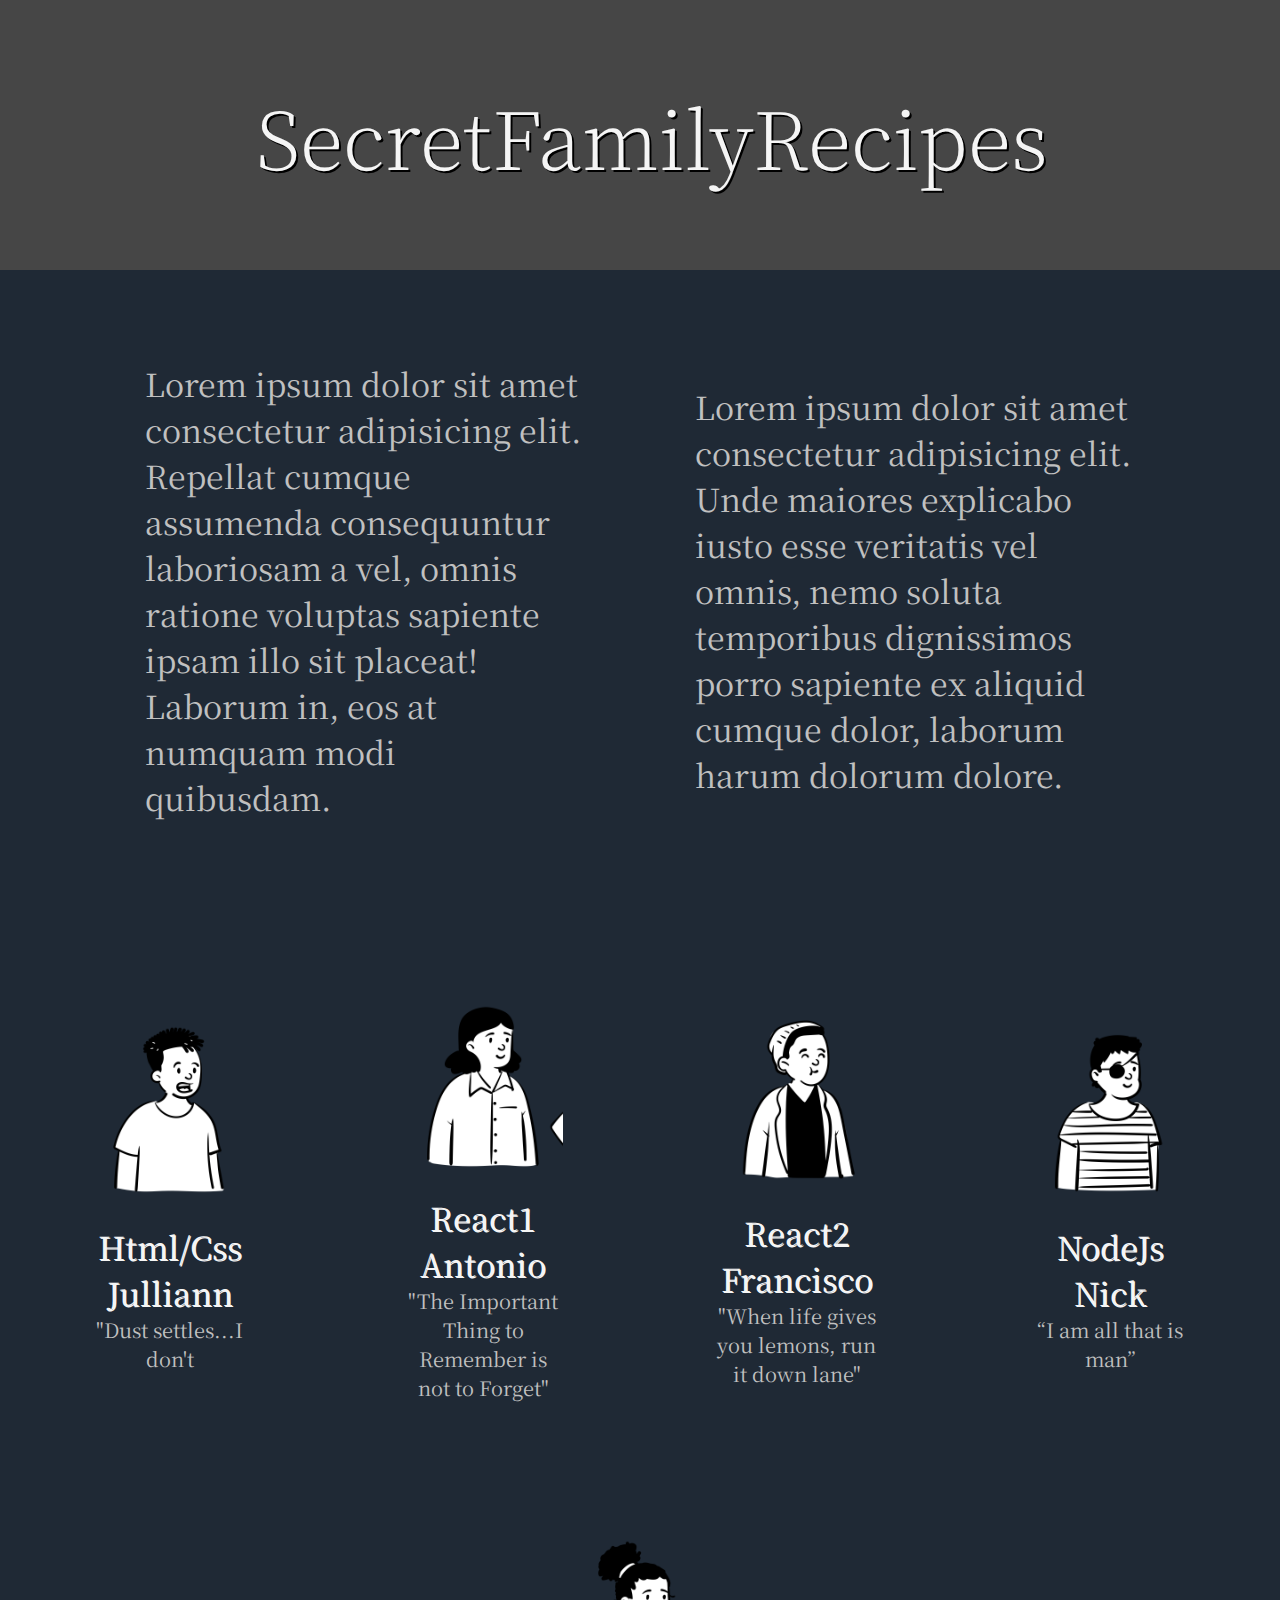
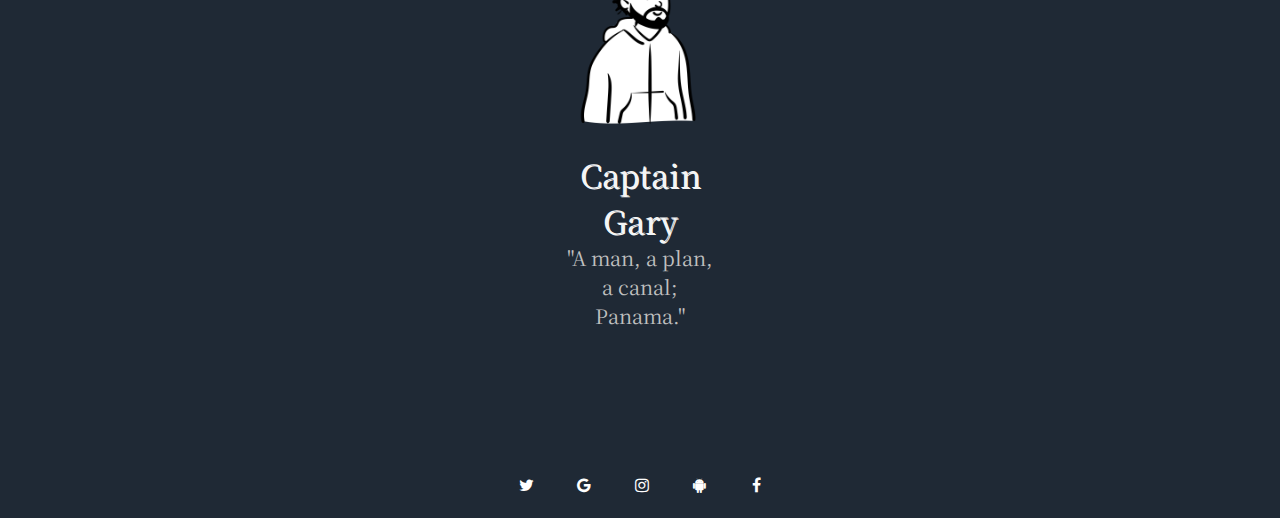
==== aboutUs.html @ 814e02c2 "added about us page, finished mobile responsiveness for site" ====
<!DOCTYPE html>
<html lang="en">
<head>
    <link href="https://fonts.googleapis.com/css2?family=Hind+Siliguri:wght@300;400;500;600;700&family=Noto+Serif+JP:wght@200;300;400;500;600;700;900&family=Open+Sans+Condensed:wght@300;700&display=swap" rel="stylesheet">
    <meta name="viewport" content="width=device-width, initial-scale=1.0, shrink-to-fit=no">
    <meta charset="UTF-8">
    <meta name="viewport" content="width=device-width, initial-scale=1.0">
    <link rel="stylesheet" href="style/index.css">
    <link href="https://fonts.googleapis.com/css2?family=Roboto+Slab:wght@100;900&display=swap" rel="stylesheet">
    <title>About The Team</title>
    <link rel="stylesheet" href="https://cdnjs.cloudflare.com/ajax/libs/font-awesome/4.7.0/css/font-awesome.min.css">
</head>
<body id="aboutUsBody">
    <header>
        <div id="aboutUsHeaderImage">
            <h1 id="landingTags">
                <a href="https://front-end-kappa-two.vercel.app/" class="unhide mainTags" id="login">Secret</a>
                <a href="aboutUs.html" class="unhide mainTags" id="aboutUs">Family</a>
                <a href="recipe.html" class ="mainTags" id="recipeLink">Recipes</a>
            </h1>
        </div>
    </header>
    <main>
        <div class="aboutUsTextContainer">
            <div class="paragraphContainer">
                <p>Lorem ipsum dolor sit amet consectetur adipisicing elit. Repellat cumque assumenda consequuntur laboriosam a vel, omnis ratione voluptas sapiente ipsam illo sit placeat! Laborum in, eos at numquam modi quibusdam.</p>
            </div>
            <div class="paragraphContainer">
                <p>Lorem ipsum dolor sit amet consectetur adipisicing elit. Unde maiores explicabo iusto esse veritatis vel omnis, nemo soluta temporibus dignissimos porro sapiente ex aliquid cumque dolor, laborum harum dolorum dolore.</p>
            </div>              
        </div>        
        <div class="teamContainer">
            <div class="individualContainer">
                <img src="style/Resources/peeps/Me.png"/>
                <div class="caption">
                    <h2>Html/Css Julliann</h2>
                    <figcaption>"Dust settles...I don't</figcaption>
                </div>
                
            </div>
            <div class="individualContainer">
                <img src="style/Resources/peeps/Antonio.png"/>
                <div class="caption">
                    <h2>React1 Antonio</h2>
                    <figcaption>"The Important Thing to Remember is not to Forget"</figcaption>
                </div>
            </div>

            <div class="individualContainer">
                <img src="style/Resources/peeps/Francisco.png"/>
                <div class="caption">
                    <h2>React2 Francisco</h2>
                    <figcaption>"When life gives you lemons, run it down lane"</figcaption>
                </div>
            </div>
                
            <div class="individualContainer">
                <img src="style/Resources/peeps/Nick.png"/>
                <div class="caption">
                    <h2>NodeJs Nick</h2>
                    <figcaption>“I am all that is man”</figcaption>
                </div>
            </div>                
            <div class="individualContainer">
                <img src="style/Resources/peeps/Gary.png"/>
                <div class="caption">
                    <h2>Captain Gary</h2>
                    <figcaption>"A man, a plan, a canal; Panama."</figcaption>
                    <figcaption id="garyGenius">Gary Porter is a Genius</figcaption>
                </div>
            </div>
                
        </div>        
    </main>
    <footer id="aboutUsFooter">
        <div class="footerContainer">
            <nav >
                <a href="#" class="fa fa-twitter"></a>
                <a href="#" class="fa fa-google"></a>
                <a href="#" class="fa fa-instagram"></a>
                <a href="#" class="fa fa-android"></a>
                <a href="#" class="fa fa-facebook"></a>
            </nav>
        </div>        
    </footer>    
</body>
</html>
---- style/index.css ----
/*color pallette
dark> light
#1D2323
#5C848E
#DECDC3
#E0E0EC EOEOEC
*/


/*CSS RESET RIGHT HERE*/
tml, body, div, span, applet, object, iframe,  
h1, h2, h3, h4, h5, h6, p, blockquote, pre,  
a, abbr, acronym, address, big, cite, code,  
del, dfn, em, img, ins, kbd, q, s, samp,  
small, strike, strong, sub, sup, tt, var,  
b, u, i, center,  
dl, dt, dd, ol, ul, li,  
fieldset, form, label, legend,  
table, caption, tbody, tfoot, thead, tr, th, td,  
article, aside, canvas, details, embed,  
figure, figcaption, footer, header, hgroup,  
menu, nav, output, ruby, section, summary,  
time, mark, audio, video {  
margin: 0;  
padding: 0;  
font-size: 62.5%;  
font: inherit;  
vertical-align: baseline;  
box-sizing:border-box ;
max-width: 100%; 
/* border: 1px solid grey; */
/* font-family: 'Open Sans Condensed', sans-serif; */
font-family: 'Noto Serif JP', serif;
/* font-family: 'Roboto Slab', serif;   */
/* font-family: 'Hind Siliguri', sans-serif; */
}
/*Landing page specific styles*/
#homepage{
    background-image: url("https://images.unsplash.com/photo-1591601392196-dd6afe757012?ixlib=rb-1.2.1&ixid=eyJhcHBfaWQiOjEyMDd9&auto=format&fit=crop&w=1350&q=80");
    background-repeat: no-repeat;
    background-position: center center;
    background-attachment: fixed;
    background-size: cover;
    background-color: #464646;
}

#landing-image{
    width:100%;
    height:100%;
    display:flex;
    justify-content: center;
    align-items: center;  
    padding:20px;
}

main#indexHomePage{
    width:auto;
    height:88vh;
}

#landing-image h1{
    font-size: 5rem;     
    color: whitesmoke;
    display:flex;
    width:80%;
    align-items: center;
    justify-content: space-evenly;
}

#landing-image h1 a{
    text-decoration: none;
    color: whitesmoke;
    font-weight: 100;
}

.unhide:hover{
    font-size:0;
}

h1 #login:hover:after{
    content: 'Log In';
    font-size:6.5rem;
    text-shadow:5px 5px 10px dodgerblue ;    
    font-weight: 700;
    color: whitesmoke;
}

h1 #aboutUs:hover:after{
    content: 'About Us';
    font-size: 5.5rem;
    text-shadow:5px 5px 10px dodgerblue ;
    color: whitesmoke;
    font-weight: 700;      
}

h1 #recipeLink:hover{
    font-size:6.5rem;
    text-shadow:5px 5px 10px dodgerblue;
    color: whitesmoke;
    font-weight: 700;
}

/* FOOTER STYLING*/
.footerContainer{
    display:flex;
    justify-content: flex-end;
    align-items: center;      
}


/* Recipe Page styles */
header{
  width:100%;
}
#recipeImage{
    background-image:url("./Resources/recipeHeader.jpg");
    background-repeat: no-repeat;    
    background-size:cover;      
    background-color: #372A27;
    width:100vw;
    height: 30vh;
    padding: 10%;
    display:flex;
    justify-content: flex-end;
    align-items: center;
    
}


#recipenavbar{
  color:whitesmoke;
  font-size: 2.5rem;
  font-weight:500;
  text-shadow:5px 5px 10px black; ;
}

#recipenavbar a{
  text-decoration: none;
  color: whitesmoke;
  text-shadow: 2px 2px black;
}

#recipenavbar a:hover{
  font-size:4rem;
  text-shadow:5px 5px 10px dodgerblue;
  color: whitesmoke;
  font-weight: 700;

}

#recipePage{
  background-color: #372A27;
}

main{
  width:100%;  
  
}

.main-container{
  display:flex;
  flex-direction: column;
  align-items: center;
  justify-content: space-evenly;
  width:100%;
  background-color: #1F2935;
  
}

.recipecontainer{
  display:flex;
  width:70%;
  height:30vh;
  margin: 1%;
  
  
}

.imageRecipeContainer{
  width:40%;
  height:auto;
  box-shadow: 5px 10px 18px #E0E0E0;
  
}
.imageRecipeContainer img{
  height:100%;
  width:100%;
  object-fit: cover;
  object-position: center;  
}

.textcontainer{
  background-color:#E0E0E0;
  width:60%;
  display:flex;
  flex-direction: column;
  justify-content: center;
  align-items: baseline;
  padding:0 2%;  
}

.subtitles{
  font-size:3rem;
  margin-bottom:1%;
  font-weight: 600;
  color:#414143;
  
}

.recipeText{
  font-size:1.5rem;
  font-weight: 400;
  color:#414143;
  text-align:justify;
}

.recipeFooter{
  display:flex;
  justify-content: center;
  align-items: center;
  background-color: #1F2935;
}

#lunchMeal{
  width: 65%;
}



/*Start of About us styling */
#aboutUsBody{
  background-color: #1F2935;
}
#aboutUsHeaderImage{
  background-image: url("https://images.unsplash.com/photo-1447078806655-40579c2520d6?ixlib=rb-1.2.1&ixid=eyJhcHBfaWQiOjEyMDd9&auto=format&fit=crop&w=1350&q=80");
  background-repeat: no-repeat;
  background-position: bottom;
  background-position-y: 120%;
  background-attachment: fixed;
  background-size: cover;
  background-color: #464646;
  width:100%;
  height:30vh;
  display:flex;
  justify-content: center;
  align-items: center;
}

#aboutUsHeaderImage h1{
  font-size: 5rem;     
  color: whitesmoke;
  display:flex;
  width:60%;
  align-items: center;
  justify-content: space-evenly;
  text-shadow: 2px 2px black;
}

#aboutUsHeaderImage h1 a{
  text-decoration: none;
  color: whitesmoke;
  font-weight: 100;
}

.paragraphContainer , .teamContainer, .aboutUsTextContainer{
  background-color: #1F2935;
}

.aboutUsTextContainer{
  display:flex;
  width:100%;
  justify-content: space-around;
  align-items: center;
  padding:7% 7%;
}

.paragraphContainer{
  width:40%;  
}

.paragraphContainer p{
  font-size:2rem;
  color:#C0C0C0;
  
}
.teamContainer{
  display:flex;
  flex-wrap:wrap;
  justify-content: space-evenly;
  align-items: center;
  width:100%;
  height:auto;
}

.individualContainer {
  width: 12.5%;
  margin:5%;
  height:auto;    
}

.caption{
  text-align: center;
  color:#C0C0C0; 
  
}
.caption h2{
  font-size: 2rem;
  text-shadow: 1px 1px;
  color:whitesmoke;  
}

.caption figcaption{
  font-size: 1.25rem;
}

#garyGenius{
  color:#1F2935;
}

#aboutUsFooter{
  background-color:#1F2935;
}

.footerContainer{
  display:flex;
  align-items: center;
  justify-content: center;
}

/*SOCIAL MEDIA STYLING */
.fa {
    padding: 20px;
    font-size: 30px;
    width: 50px;
    text-align: center;
    text-decoration: none;
    margin: 5px 2px;
  }
  
  .fa:hover {
      opacity: 0.7;
  }

  .fa-facebook {
    background: none;
    color: white;
  }
 
  .fa-twitter {
    background: none;
    color: white;
  }
  
  .fa-google {
    background: none;
    color: white;
  }
  
  .fa-linkedin {
    background: none;
    color: white;
  }
  .fa-android {
    background:none;
    color: white;
  }
  .fa-instagram {
    background: none;
    color: white;
  }
  

  @media screen and (max-width: 500px) {
    /*Media Query for Home Page*/
       #landingTags{
         display:flex;
         flex-direction: column;
         align-items: center;
         justify-content: space-around;
         margin-top:13%;
       }

       #landing-image h1 a{
         font-weight: 900;
         text-shadow: 5px 5px 10px black;
         color:#E8E8E8;
       }
       
       .mainTags{
         font-size:3rem;
         line-height: 5rem;
         
       }

       .footerContainer{
         display:flex;
         justify-content: center;
         align-items: center;
       }

    

       h1 #aboutUs:hover:after{
        content: 'About Us';
        font-size: 4rem;
        text-shadow:5px 5px 10px dodgerblue ;        
        font-weight: 900;
          
    }
    h1 #login:hover:after{
      content: 'Log In';
      font-size:4.5rem;
      text-shadow:5px 5px 10px dodgerblue ;      
      font-weight: 900;
  }

    #recipePage{
      width:auto;
      height:100%;
    }

    #recipeImage{
      display: flex;
      align-items: center;
      justify-content: center;
    }

    #recipenavbar{
      display:flex;
      flex-direction: column;      
      justify-content: space-evenly;
      align-items: center; 
      height: 30vh;    
    }

    #recipenavbar a{
      font-size:2rem;      
    }

    .main-container{
      display:flex;
      flex-direction: column;
      flex-wrap:wrap;
      justify-content: center;
      align-items: center;
      width: 100%;
      height: auto;
      background-color: #1F2935;
    }

    .recipecontainer{
      display: flex;
      flex-direction: column;
      align-items: center;
      height:auto;
      width: 80%;
    }

    .subtitles{
      font-size: 2rem;
    }

    .recipeText{
      font-size:1rem;
      
    }

    .imageRecipeContainer,#lunchMeal{
      order: -1;
      height:auto;
      width:100%;
      box-shadow: 5px 10px 18px #E0E0E0;
      height: 50%;
    }

    .subtitles{
      align-self: center;
      color:white;
    }

    .recipeText{
      color:whitesmoke;
      text-align: justify;
    }

    .textcontainer{
      background-color:#1F2935;
      height:50%;
      width:100%;
      margin:3% 2%;
    }

    /* Start of About us Page media Query*/

    h1 #login:hover:after{
      content: 'Log In';
      font-size:4rem;
      text-shadow:5px 5px 10px dodgerblue ;    
      font-weight: 700;
      color: whitesmoke;
  }
  
  h1 #aboutUs:hover:after{
      content: 'About Us';
      font-size: 3rem;
      text-shadow:5px 5px 10px dodgerblue ;
      color: whitesmoke;
      font-weight: 700;      
  }
  
  h1 #recipeLink:hover{
      font-size:4rem;
      text-shadow:5px 5px 10px dodgerblue;
      color: whitesmoke;
      font-weight: 700;
  }

  .aboutUsTextContainer{
    display:flex;
    flex-direction: column;
    justify-content: center;
    align-items: center;
    width:100%;    
  }

  .paragraphContainer{
    width: 100%;
    margin:5%
  }
  .paragraphContainer p{
    font-size:1rem;
    color:whitesmoke;
    text-shadow: 1px 1px black;
  }

  .individualContainer{
    width:50%;
  }

  .teamContainer{
    display:flex;
    flex-direction: column;
    align-items: center;
    justify-content: center;
  }




  }
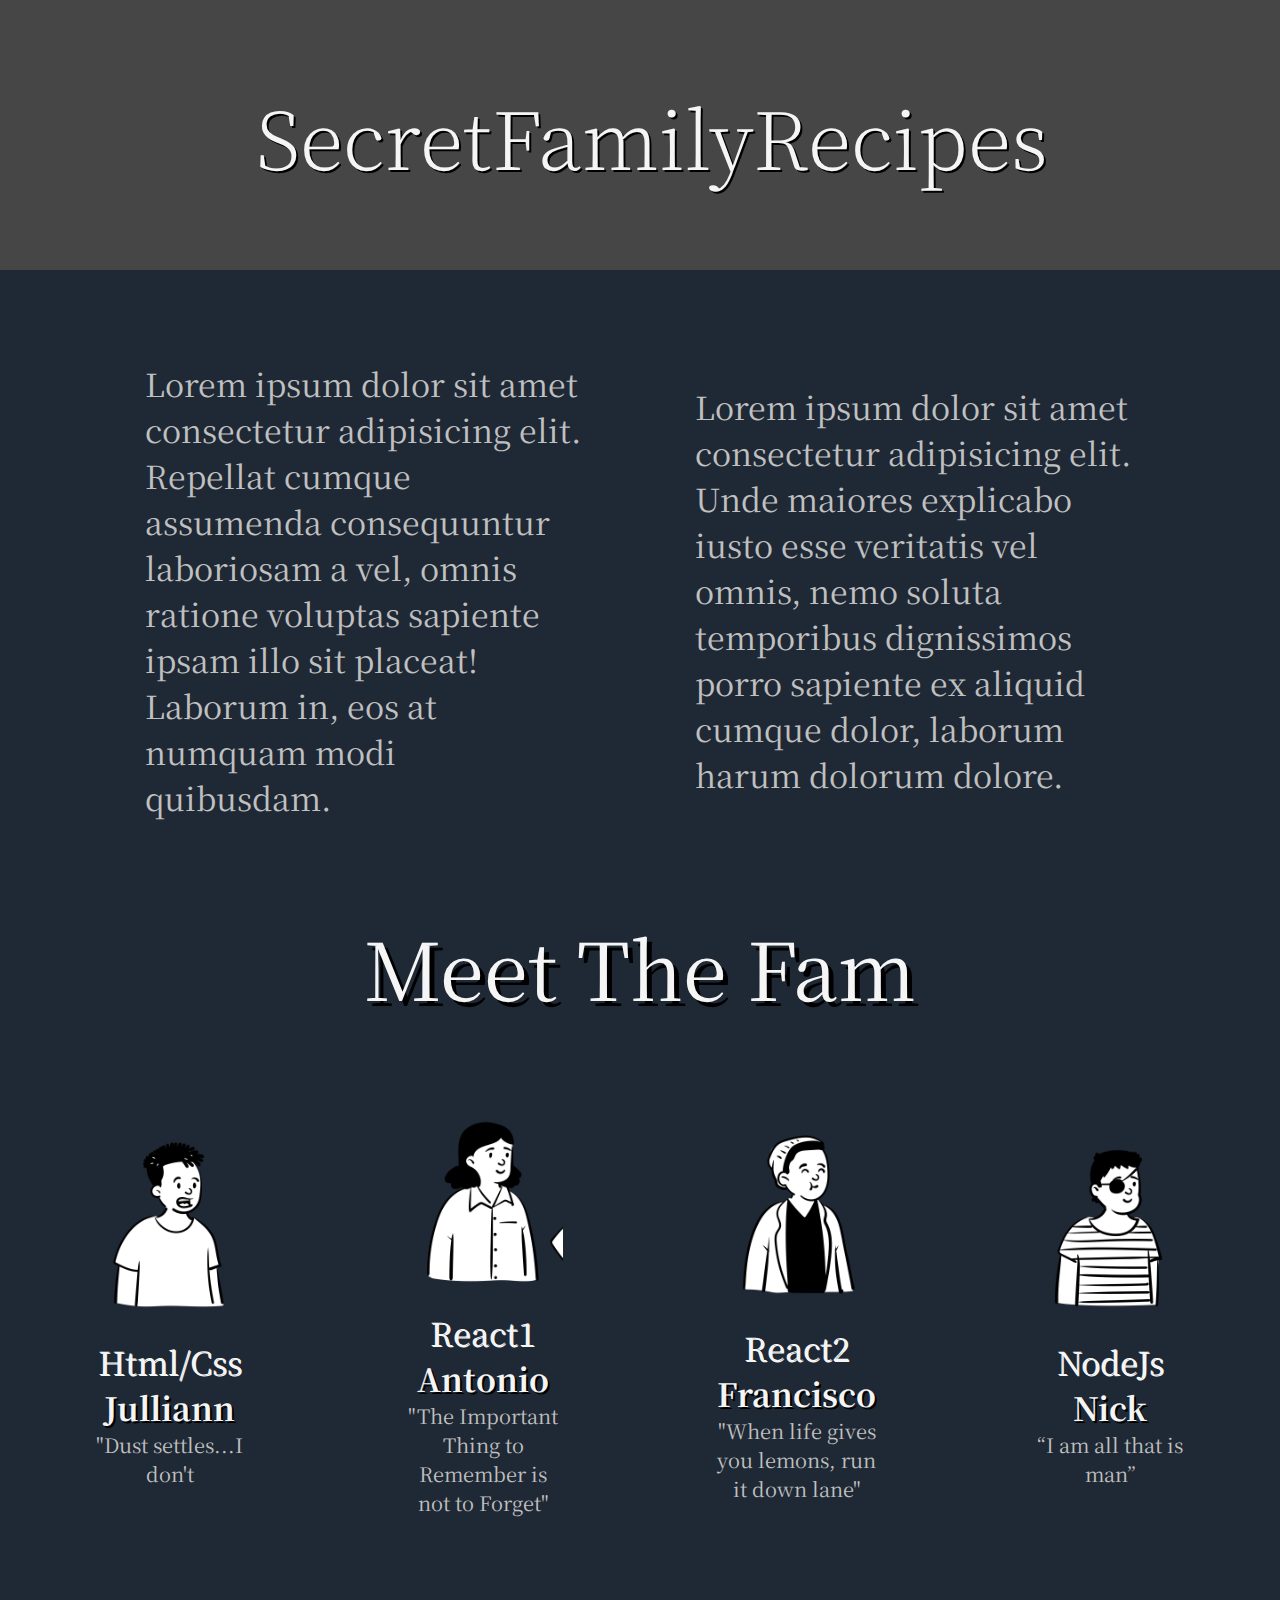
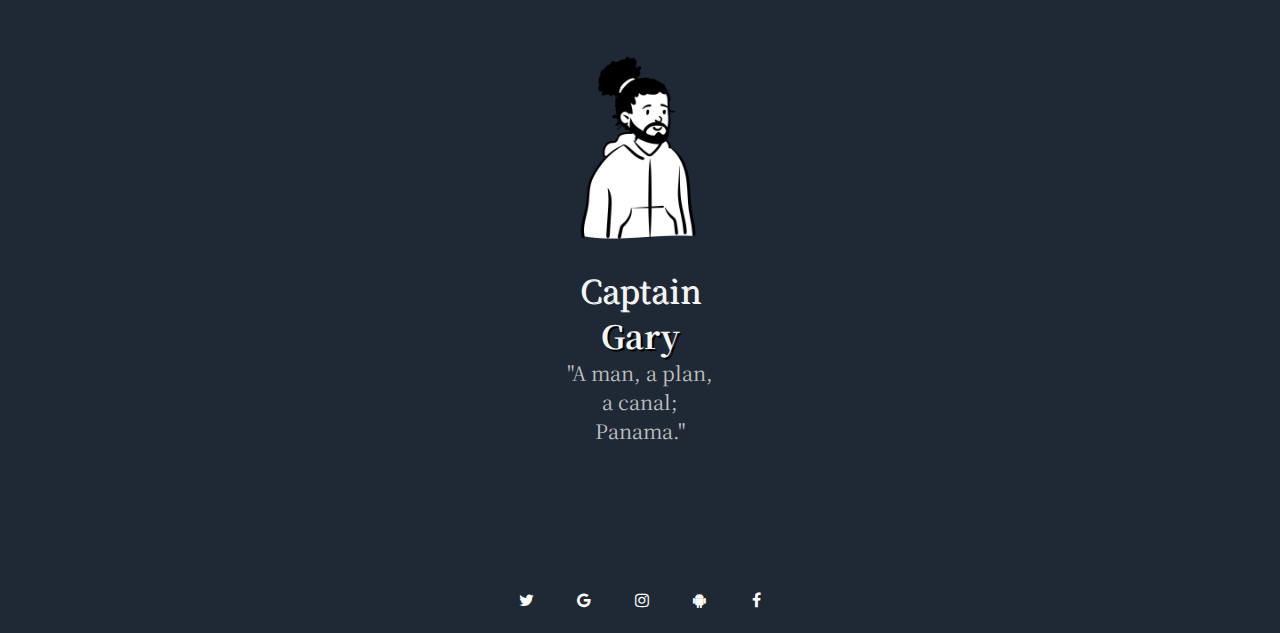
==== commit 3bd696e7: "finalized 500px media query" ====
--- a/aboutUs.html
+++ b/aboutUs.html
@@ -15,7 +15,7 @@
         <div id="aboutUsHeaderImage">
             <h1 id="landingTags">
                 <a href="https://front-end-kappa-two.vercel.app/" class="unhide mainTags" id="login">Secret</a>
-                <a href="aboutUs.html" class="unhide mainTags" id="aboutUs">Family</a>
+                <a href="index.html" class="unhide mainTags" id="aboutUsPage">Family</a>
                 <a href="recipe.html" class ="mainTags" id="recipeLink">Recipes</a>
             </h1>
         </div>
@@ -28,48 +28,50 @@
             <div class="paragraphContainer">
                 <p>Lorem ipsum dolor sit amet consectetur adipisicing elit. Unde maiores explicabo iusto esse veritatis vel omnis, nemo soluta temporibus dignissimos porro sapiente ex aliquid cumque dolor, laborum harum dolorum dolore.</p>
             </div>              
+        </div>
+        <div id="famContainer">
+            <h2 id="famTitle">Meet The Fam</h2>
         </div>        
         <div class="teamContainer">
             <div class="individualContainer">
-                <img src="style/Resources/peeps/Me.png"/>
+                <img src="style/Resources/peeps/Me.png" alt="comic style drawing of a guy with short hair in a plain white tee"/>
                 <div class="caption">
-                    <h2>Html/Css Julliann</h2>
+                    <h2>Html/Css <span class="nameHighlight">Julliann</span></h2>
                     <figcaption>"Dust settles...I don't</figcaption>
                 </div>
                 
             </div>
             <div class="individualContainer">
-                <img src="style/Resources/peeps/Antonio.png"/>
+                <img src="style/Resources/peeps/Antonio.png" alt="comic style drawing long hair guy with a buttoned down shirt"/>
                 <div class="caption">
-                    <h2>React1 Antonio</h2>
+                    <h2>React1 <span class="nameHighlight">Antonio</span></h2>
                     <figcaption>"The Important Thing to Remember is not to Forget"</figcaption>
                 </div>
             </div>
 
             <div class="individualContainer">
-                <img src="style/Resources/peeps/Francisco.png"/>
+                <img src="style/Resources/peeps/Francisco.png" alt="comic style drawing of a guy with a bonnet"/>
                 <div class="caption">
-                    <h2>React2 Francisco</h2>
+                    <h2>React2 <span class="nameHighlight">Francisco</span></h2>
                     <figcaption>"When life gives you lemons, run it down lane"</figcaption>
                 </div>
             </div>
                 
             <div class="individualContainer">
-                <img src="style/Resources/peeps/Nick.png"/>
+                <img src="style/Resources/peeps/Nick.png" alt="comic style drawing of a guy with an eyepatch"/>
                 <div class="caption">
-                    <h2>NodeJs Nick</h2>
+                    <h2>NodeJs <span class="nameHighlight">Nick</span></h2>
                     <figcaption>“I am all that is man”</figcaption>
                 </div>
             </div>                
             <div class="individualContainer">
-                <img src="style/Resources/peeps/Gary.png"/>
+                <img src="style/Resources/peeps/Gary.png" alt="comic style drawing of a guy with a beard long hair and a hoodie"/>
                 <div class="caption">
-                    <h2>Captain Gary</h2>
+                    <h2>Captain <span class="nameHighlight">Gary</span></h2>
                     <figcaption>"A man, a plan, a canal; Panama."</figcaption>
                     <figcaption id="garyGenius">Gary Porter is a Genius</figcaption>
                 </div>
-            </div>
-                
+            </div>                
         </div>        
     </main>
     <footer id="aboutUsFooter">
--- a/style/index.css
+++ b/style/index.css
@@ -327,6 +327,31 @@
   justify-content: center;
 }
 
+#famContainer{
+  display:flex;
+  justify-content: center;
+  align-items: center;
+  width:100%;
+
+}
+
+#famTitle{
+  font-size: 5rem;
+  color:whitesmoke;
+  text-shadow: 5px 5px black;
+}
+
+.nameHighlight{
+  font-weight: 700;
+  text-shadow: 2px 2px black;
+}
+h1 #aboutUsPage:hover:after{
+  content: 'Home';
+  font-size: 5.5rem;
+  text-shadow:5px 5px 10px dodgerblue ;
+  color: whitesmoke;
+  font-weight: 700;      
+}
 /*SOCIAL MEDIA STYLING */
 .fa {
     padding: 20px;
@@ -465,6 +490,13 @@
       
     }
 
+    #titlecontainer{
+      width:100%;
+      display:flex;
+      justify-content: center;
+      align-items: center;
+    }
+
     .imageRecipeContainer,#lunchMeal{
       order: -1;
       height:auto;
@@ -490,6 +522,11 @@
       margin:3% 2%;
     }
 
+   
+
+
+ 
+
     /* Start of About us Page media Query*/
 
     h1 #login:hover:after{
@@ -544,7 +581,11 @@
     justify-content: center;
   }
 
-
+  #famTitle{
+    font-size: 3rem;
+    color:whitesmoke;
+    text-shadow: 5px 5px black;
+  }
 
 
   }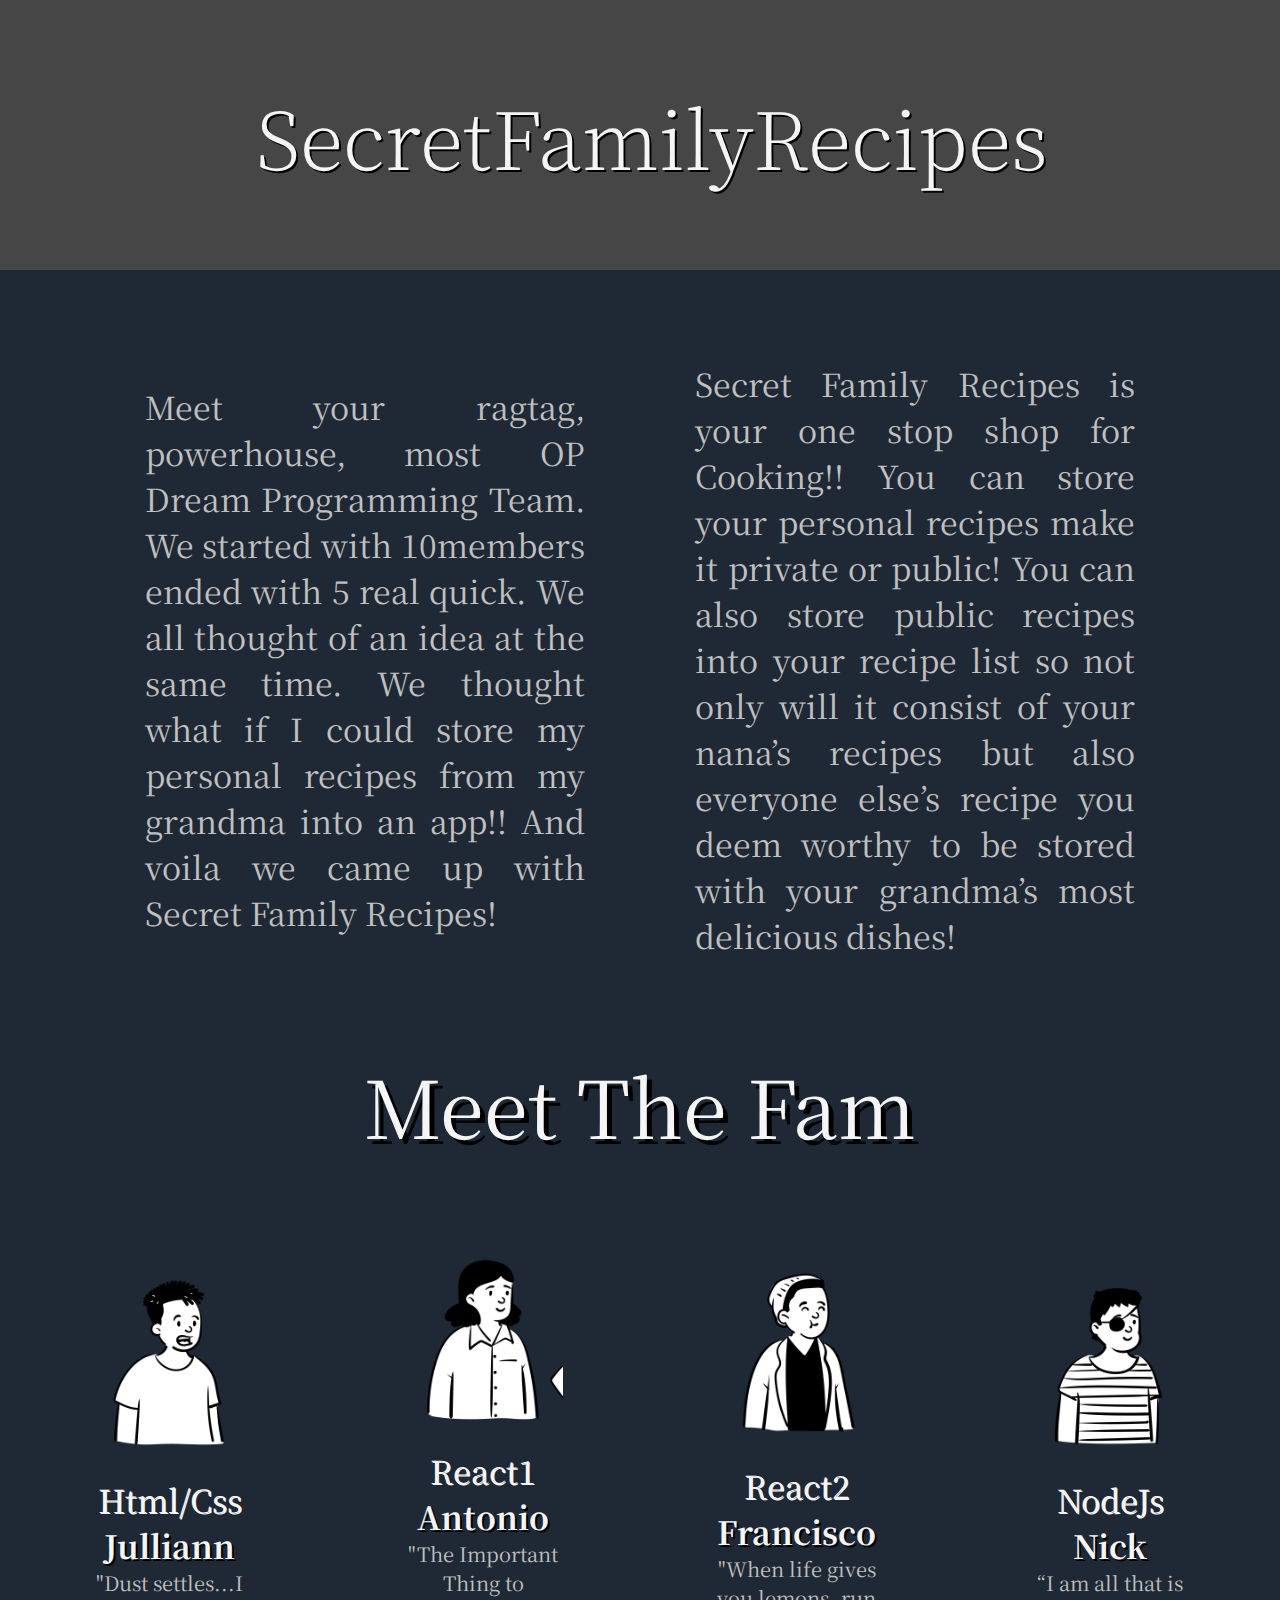
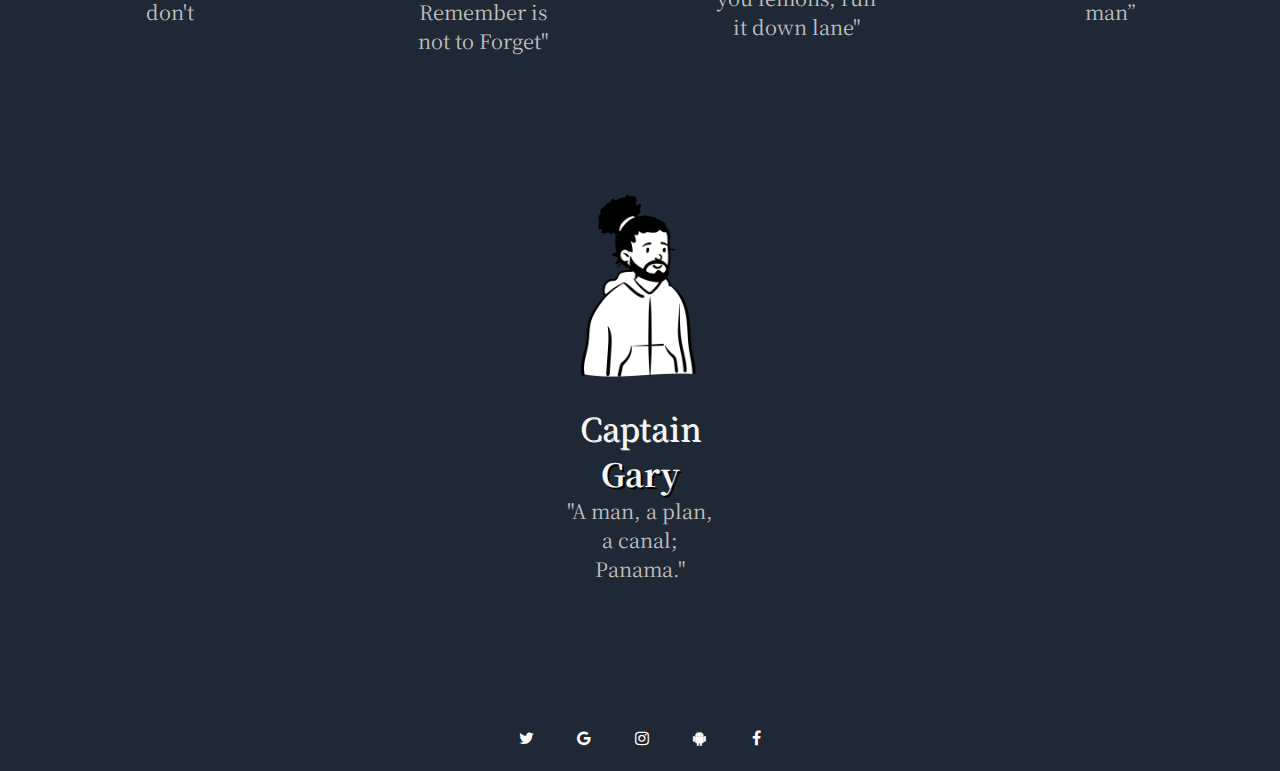
==== commit 530456cd: "Merge pull request #2 from jdulay91/julliann-dulay" ====
--- a/aboutUs.html
+++ b/aboutUs.html
@@ -23,10 +23,11 @@
     <main>
         <div class="aboutUsTextContainer">
             <div class="paragraphContainer">
-                <p>Lorem ipsum dolor sit amet consectetur adipisicing elit. Repellat cumque assumenda consequuntur laboriosam a vel, omnis ratione voluptas sapiente ipsam illo sit placeat! Laborum in, eos at numquam modi quibusdam.</p>
+                <p>Meet your ragtag, powerhouse, most OP Dream Programming Team. We started with 10members ended with 5 real quick. We all thought of an idea at the same time. We thought what if I could store my personal recipes from my grandma into an app!! And voila we came up with Secret Family Recipes!
+                </p>
             </div>
             <div class="paragraphContainer">
-                <p>Lorem ipsum dolor sit amet consectetur adipisicing elit. Unde maiores explicabo iusto esse veritatis vel omnis, nemo soluta temporibus dignissimos porro sapiente ex aliquid cumque dolor, laborum harum dolorum dolore.</p>
+                <p>Secret Family Recipes is your one stop shop for Cooking!! You can store your personal recipes make it private or public! You can also store public recipes into your recipe list so not only will it consist of your nana’s recipes but also everyone else’s recipe you deem worthy to be stored with your grandma’s most delicious dishes!</p>
             </div>              
         </div>
         <div id="famContainer">
@@ -75,7 +76,7 @@
         </div>        
     </main>
     <footer id="aboutUsFooter">
-        <div class="footerContainer">
+        <div class="aboutUsfooterContainer">
             <nav >
                 <a href="#" class="fa fa-twitter"></a>
                 <a href="#" class="fa fa-google"></a>
--- a/style/index.css
+++ b/style/index.css
@@ -281,6 +281,7 @@
 .paragraphContainer p{
   font-size:2rem;
   color:#C0C0C0;
+  text-align: justify;
   
 }
 .teamContainer{
@@ -321,7 +322,7 @@
   background-color:#1F2935;
 }
 
-.footerContainer{
+.aboutUsfooterContainer{
   display:flex;
   align-items: center;
   justify-content: center;
